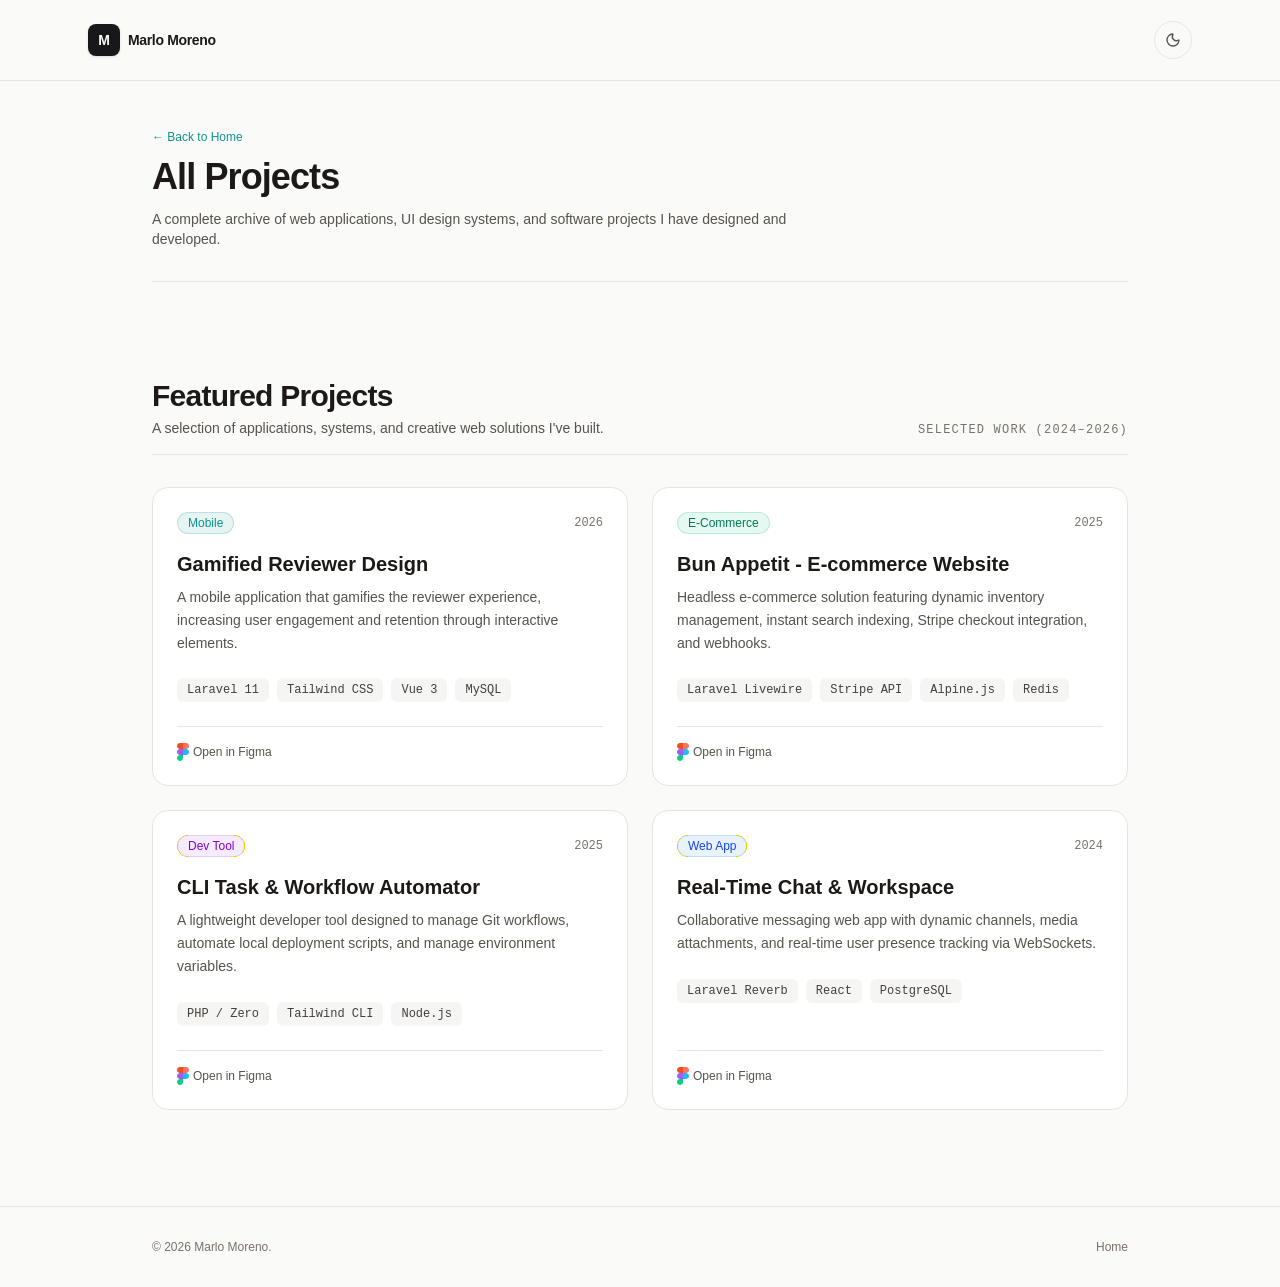
==== projects.html @ 492087a6 "Initial portfolio commit" ====
<!DOCTYPE html>
<html lang="en">

<head>
    <script>
        if (localStorage.getItem('theme') === 'dark' || (!('theme' in localStorage) && window.matchMedia('(prefers-color-scheme: dark)').matches)) {
            document.documentElement.classList.add('dark');
        } else {
            document.documentElement.classList.remove('dark');
        }
    </script>
    <meta charset="utf-8">
    <meta name="viewport" content="width=device-width, initial-scale=1">
    <title>All Projects — Marlo Moreno</title>
    <link rel="stylesheet" href="assets/tailwind.css">
    <link rel="stylesheet" href="assets/icons.css">
    <script src="assets/app.js" defer></script>
</head>

<body class="bg-stone-50 dark:bg-zinc-950 text-stone-900 dark:text-zinc-100 font-sans antialiased min-h-screen flex flex-col justify-between transition-colors duration-300">

    <!-- Header / Navbar -->
    <header class="sticky top-0 z-50 backdrop-blur-md bg-stone-50/80 dark:bg-zinc-950/80 border-b border-stone-200 dark:border-zinc-900 transition-colors duration-300">
        <div class="max-w-6xl mx-auto px-6 h-20 flex items-center justify-between">
            <a href="index.html" class="flex items-center gap-2 group">
                <div class="w-8 h-8 rounded-lg bg-zinc-900 text-stone-50 dark:bg-stone-100 dark:text-zinc-900 font-bold flex items-center justify-center text-sm shadow-sm group-hover:scale-105 transition-transform">
                    M
                </div>
                <span class="font-semibold text-sm tracking-tight text-stone-900 dark:text-zinc-200 group-hover:text-stone-600 dark:group-hover:text-white">Marlo Moreno</span>
            </a>

            <!-- Dark / Light Theme Toggle -->
            <button id="themeToggleBtn" aria-label="Toggle Theme" class="p-2.5 rounded-full border border-stone-200 dark:border-zinc-800 text-stone-600 dark:text-zinc-400 hover:text-stone-900 dark:hover:text-stone-100 hover:bg-stone-100 dark:hover:bg-zinc-900 transition-all duration-200">
                <i data-lucide="sun" class="w-4 h-4 hidden dark:block"></i>
                <i data-lucide="moon" class="w-4 h-4 block dark:hidden"></i>
            </button>
        </div>
    </header>

    <!-- Main Content -->
    <main class="max-w-5xl mx-auto px-6 py-12 w-full space-y-12">
        <div class="space-y-3 border-b border-stone-200 dark:border-zinc-800 pb-8">
            <a href="index.html" class="text-xs text-brand-500 hover:underline flex items-center gap-1">&larr; Back to Home</a>
            <h1 class="text-3xl sm:text-4xl font-bold tracking-tight text-stone-900 dark:text-white">All Projects</h1>
            <p class="text-stone-600 dark:text-zinc-400 text-sm max-w-2xl">
                A complete archive of web applications, UI design systems, and software projects I have designed and developed.
            </p>
        </div>

        <!-- Full Projects List/Grid -->
        <div>
            <!-- Project cards go here -->
            <!-- Projects Section -->
<section id="projects" class="py-12 space-y-8">
    <!-- Section Header -->
    <div class="flex flex-col sm:flex-row sm:items-end justify-between gap-2 border-b border-stone-200 dark:border-zinc-800 pb-4">
        <div>
            <h2 class="text-2xl sm:text-3xl font-bold tracking-tight text-stone-900 dark:text-white">
                Featured Projects
            </h2>
            <p class="text-xs sm:text-sm text-stone-600 dark:text-zinc-400 mt-1">
                A selection of applications, systems, and creative web solutions I've built.
            </p>
        </div>
        <span class="text-xs font-mono text-stone-500 dark:text-zinc-500 uppercase tracking-widest">Selected Work (2024–2026)</span>
    </div>

    <!-- Projects Grid -->
    <div class="grid grid-cols-1 md:grid-cols-2 gap-6">

        <!-- Project Card 1 (Featured Main Project) -->
        <article class="group relative flex flex-col justify-between rounded-2xl bg-white dark:bg-zinc-900/50 border border-stone-200 dark:border-zinc-800/80 p-6 hover:border-stone-300 dark:hover:border-zinc-700 hover:bg-stone-50 dark:hover:bg-zinc-900/80 transition-all duration-300 hover:-translate-y-1">
            <div class="space-y-4">
                <!-- Top Meta & Category -->
                <div class="flex items-center justify-between">
                    <span class="inline-flex items-center gap-1.5 px-2.5 py-0.5 rounded-full text-xs font-medium bg-brand-500/10 text-brand-600 dark:text-brand-500 border border-brand-500/20">
                        Mobile
                    </span>
                    <span class="text-xs font-mono text-stone-500 dark:text-zinc-500">2026</span>
                </div>

                <!-- Title & Description -->
                <div>
                    <h3 class="text-xl font-bold text-stone-900 dark:text-white group-hover:text-brand-600 dark:group-hover:text-brand-500 transition-colors flex items-center gap-2">
                        Gamified Reviewer Design
                        <svg class="w-4 h-4 opacity-0 -translate-x-2 group-hover:opacity-100 group-hover:translate-x-0 transition-all duration-200" fill="none" stroke="currentColor" viewBox="0 0 24 24">
                            <path stroke-linecap="round" stroke-linejoin="round" stroke-width="2" d="M14 5l7 7m0 0l-7 7m7-7H3" />
                        </svg>
                    </h3>
                    <p class="text-sm text-stone-600 dark:text-zinc-400 leading-relaxed mt-2">
                        A mobile application that gamifies the reviewer experience, increasing user engagement and retention through interactive elements.
                    </p>
                </div>

                <!-- Tech Stack Tags -->
                <div class="flex flex-wrap gap-2 pt-2">
                    <span class="px-2.5 py-1 text-xs rounded-md bg-stone-100 dark:bg-zinc-800/80 text-stone-700 dark:text-zinc-300 font-mono">Laravel 11</span>
                    <span class="px-2.5 py-1 text-xs rounded-md bg-stone-100 dark:bg-zinc-800/80 text-stone-700 dark:text-zinc-300 font-mono">Tailwind CSS</span>
                    <span class="px-2.5 py-1 text-xs rounded-md bg-stone-100 dark:bg-zinc-800/80 text-stone-700 dark:text-zinc-300 font-mono">Vue 3</span>
                    <span class="px-2.5 py-1 text-xs rounded-md bg-stone-100 dark:bg-zinc-800/80 text-stone-700 dark:text-zinc-300 font-mono">MySQL</span>
                </div>
            </div>

            <!-- Card Footer Links -->
            <div class="flex items-center justify-between border-t border-stone-200 dark:border-zinc-800/60 pt-4 mt-6 text-xs font-medium text-stone-600 dark:text-zinc-400">
                <a href="https://www.figma.com/design/AetvrTZFmql8iwU6KPoo40/App_Dev_FinalProject?node-id=0-1&t=B2c2nduTc60nUxGR-1" target="_blank" class="hover:text-stone-950 dark:hover:text-white flex items-center gap-1">
                    <svg class="w-3 h-[18px]" viewBox="0 0 38 57" xmlns="http://www.w3.org/2000/svg" aria-hidden="true">
                        <path d="M9.5 0C4.2533 0 0 4.2533 0 9.5S4.2533 19 9.5 19H19V0H9.5Z" fill="#F24E1E" />
                        <path d="M28.5 0H19V19H28.5C33.7467 19 38 14.7467 38 9.5S33.7467 0 28.5 0Z" fill="#FF7262" />
                        <path d="M0 28.5C0 33.7467 4.2533 38 9.5 38H19V19H9.5C4.2533 19 0 23.2533 0 28.5Z" fill="#A259FF" />
                        <path d="M28.5 19H19V38H28.5C33.7467 38 38 33.7467 38 28.5S33.7467 19 28.5 19Z" fill="#1ABCFE" />
                        <path d="M9.5 57C14.7467 57 19 52.7467 19 47.5V38H9.5C4.2533 38 0 42.2533 0 47.5S4.2533 57 9.5 57Z" fill="#0ACF83" />
                    </svg>
                    Open in Figma
                </a>
            </div>
        </article>

        <!-- Project Card 2 -->
        <article class="group relative flex flex-col justify-between rounded-2xl bg-white dark:bg-zinc-900/50 border border-stone-200 dark:border-zinc-800/80 p-6 hover:border-stone-300 dark:hover:border-zinc-700 hover:bg-stone-50 dark:hover:bg-zinc-900/80 transition-all duration-300 hover:-translate-y-1">
            <div class="space-y-4">
                <div class="flex items-center justify-between">
                    <span class="inline-flex items-center gap-1.5 px-2.5 py-0.5 rounded-full text-xs font-medium bg-emerald-500/10 text-emerald-700 dark:text-emerald-400 border border-emerald-500/20">
                        E-Commerce
                    </span>
                    <span class="text-xs font-mono text-stone-500 dark:text-zinc-500">2025</span>
                </div>

                <div>
                    <h3 class="text-xl font-bold text-stone-900 dark:text-white group-hover:text-brand-600 dark:group-hover:text-brand-500 transition-colors flex items-center gap-2">
                        Bun Appetit - E-commerce Website
                        <svg class="w-4 h-4 opacity-0 -translate-x-2 group-hover:opacity-100 group-hover:translate-x-0 transition-all duration-200" fill="none" stroke="currentColor" viewBox="0 0 24 24">
                            <path stroke-linecap="round" stroke-linejoin="round" stroke-width="2" d="M14 5l7 7m0 0l-7 7m7-7H3" />
                        </svg>
                    </h3>
                    <p class="text-sm text-stone-600 dark:text-zinc-400 leading-relaxed mt-2">
                        Headless e-commerce solution featuring dynamic inventory management, instant search indexing, Stripe checkout integration, and webhooks.
                    </p>
                </div>

                <div class="flex flex-wrap gap-2 pt-2">
                    <span class="px-2.5 py-1 text-xs rounded-md bg-stone-100 dark:bg-zinc-800/80 text-stone-700 dark:text-zinc-300 font-mono">Laravel Livewire</span>
                    <span class="px-2.5 py-1 text-xs rounded-md bg-stone-100 dark:bg-zinc-800/80 text-stone-700 dark:text-zinc-300 font-mono">Stripe API</span>
                    <span class="px-2.5 py-1 text-xs rounded-md bg-stone-100 dark:bg-zinc-800/80 text-stone-700 dark:text-zinc-300 font-mono">Alpine.js</span>
                    <span class="px-2.5 py-1 text-xs rounded-md bg-stone-100 dark:bg-zinc-800/80 text-stone-700 dark:text-zinc-300 font-mono">Redis</span>
                </div>
            </div>

            <div class="flex items-center justify-between border-t border-stone-200 dark:border-zinc-800/60 pt-4 mt-6 text-xs font-medium text-stone-600 dark:text-zinc-400">
                <a href="https://www.figma.com/design/sabgGTPjkEvQvRoGskDlgz/Restaurant-Website?node-id=189-2&t=qek743HSVCxNWCq9-1" target="_blank" class="hover:text-stone-950 dark:hover:text-white flex items-center gap-1">
                    <svg class="w-3 h-[18px]" viewBox="0 0 38 57" xmlns="http://www.w3.org/2000/svg" aria-hidden="true">
                        <path d="M9.5 0C4.2533 0 0 4.2533 0 9.5S4.2533 19 9.5 19H19V0H9.5Z" fill="#F24E1E" />
                        <path d="M28.5 0H19V19H28.5C33.7467 19 38 14.7467 38 9.5S33.7467 0 28.5 0Z" fill="#FF7262" />
                        <path d="M0 28.5C0 33.7467 4.2533 38 9.5 38H19V19H9.5C4.2533 19 0 23.2533 0 28.5Z" fill="#A259FF" />
                        <path d="M28.5 19H19V38H28.5C33.7467 38 38 33.7467 38 28.5S33.7467 19 28.5 19Z" fill="#1ABCFE" />
                        <path d="M9.5 57C14.7467 57 19 52.7467 19 47.5V38H9.5C4.2533 38 0 42.2533 0 47.5S4.2533 57 9.5 57Z" fill="#0ACF83" />
                    </svg>
                    Open in Figma
                </a>
            </div>
        </article>

        <!-- Project Card 3 -->
        <article class="group relative flex flex-col justify-between rounded-2xl bg-white dark:bg-zinc-900/50 border border-stone-200 dark:border-zinc-800/80 p-6 hover:border-stone-300 dark:hover:border-zinc-700 hover:bg-stone-50 dark:hover:bg-zinc-900/80 transition-all duration-300 hover:-translate-y-1">
            <div class="space-y-4">
                <div class="flex items-center justify-between">
                    <span class="inline-flex items-center gap-1.5 px-2.5 py-0.5 rounded-full text-xs font-medium bg-purple-500/10 text-purple-700 dark:text-purple-400 border border-purple-500/20">
                        Dev Tool
                    </span>
                    <span class="text-xs font-mono text-stone-500 dark:text-zinc-500">2025</span>
                </div>

                <div>
                    <h3 class="text-xl font-bold text-stone-900 dark:text-white group-hover:text-brand-600 dark:group-hover:text-brand-500 transition-colors flex items-center gap-2">
                        CLI Task & Workflow Automator
                        <svg class="w-4 h-4 opacity-0 -translate-x-2 group-hover:opacity-100 group-hover:translate-x-0 transition-all duration-200" fill="none" stroke="currentColor" viewBox="0 0 24 24">
                            <path stroke-linecap="round" stroke-linejoin="round" stroke-width="2" d="M14 5l7 7m0 0l-7 7m7-7H3" />
                        </svg>
                    </h3>
                    <p class="text-sm text-stone-600 dark:text-zinc-400 leading-relaxed mt-2">
                        A lightweight developer tool designed to manage Git workflows, automate local deployment scripts, and manage environment variables.
                    </p>
                </div>

                <div class="flex flex-wrap gap-2 pt-2">
                    <span class="px-2.5 py-1 text-xs rounded-md bg-stone-100 dark:bg-zinc-800/80 text-stone-700 dark:text-zinc-300 font-mono">PHP / Zero</span>
                    <span class="px-2.5 py-1 text-xs rounded-md bg-stone-100 dark:bg-zinc-800/80 text-stone-700 dark:text-zinc-300 font-mono">Tailwind CLI</span>
                    <span class="px-2.5 py-1 text-xs rounded-md bg-stone-100 dark:bg-zinc-800/80 text-stone-700 dark:text-zinc-300 font-mono">Node.js</span>
                </div>
            </div>

            <div class="flex items-center justify-between border-t border-stone-200 dark:border-zinc-800/60 pt-4 mt-6 text-xs font-medium text-stone-600 dark:text-zinc-400">
                <a href="https://www.figma.com/design/AetvrTZFmql8iwU6KPoo40/App_Dev_FinalProject?node-id=0-1&t=B2c2nduTc60nUxGR-1" target="_blank" class="hover:text-stone-950 dark:hover:text-white flex items-center gap-1">
                    <svg class="w-3 h-[18px]" viewBox="0 0 38 57" xmlns="http://www.w3.org/2000/svg" aria-hidden="true">
                        <path d="M9.5 0C4.2533 0 0 4.2533 0 9.5S4.2533 19 9.5 19H19V0H9.5Z" fill="#F24E1E" />
                        <path d="M28.5 0H19V19H28.5C33.7467 19 38 14.7467 38 9.5S33.7467 0 28.5 0Z" fill="#FF7262" />
                        <path d="M0 28.5C0 33.7467 4.2533 38 9.5 38H19V19H9.5C4.2533 19 0 23.2533 0 28.5Z" fill="#A259FF" />
                        <path d="M28.5 19H19V38H28.5C33.7467 38 38 33.7467 38 28.5S33.7467 19 28.5 19Z" fill="#1ABCFE" />
                        <path d="M9.5 57C14.7467 57 19 52.7467 19 47.5V38H9.5C4.2533 38 0 42.2533 0 47.5S4.2533 57 9.5 57Z" fill="#0ACF83" />
                    </svg>
                    Open in Figma
                </a>
            </div>
        </article>

        <!-- Project Card 4 -->
        <article class="group relative flex flex-col justify-between rounded-2xl bg-white dark:bg-zinc-900/50 border border-stone-200 dark:border-zinc-800/80 p-6 hover:border-stone-300 dark:hover:border-zinc-700 hover:bg-stone-50 dark:hover:bg-zinc-900/80 transition-all duration-300 hover:-translate-y-1">
            <div class="space-y-4">
                <div class="flex items-center justify-between">
                    <span class="inline-flex items-center gap-1.5 px-2.5 py-0.5 rounded-full text-xs font-medium bg-blue-500/10 text-blue-700 dark:text-blue-400 border border-blue-500/20">
                        Web App
                    </span>
                    <span class="text-xs font-mono text-stone-500 dark:text-zinc-500">2024</span>
                </div>

                <div>
                    <h3 class="text-xl font-bold text-stone-900 dark:text-white group-hover:text-brand-600 dark:group-hover:text-brand-500 transition-colors flex items-center gap-2">
                        Real-Time Chat & Workspace
                        <svg class="w-4 h-4 opacity-0 -translate-x-2 group-hover:opacity-100 group-hover:translate-x-0 transition-all duration-200" fill="none" stroke="currentColor" viewBox="0 0 24 24">
                            <path stroke-linecap="round" stroke-linejoin="round" stroke-width="2" d="M14 5l7 7m0 0l-7 7m7-7H3" />
                        </svg>
                    </h3>
                    <p class="text-sm text-stone-600 dark:text-zinc-400 leading-relaxed mt-2">
                        Collaborative messaging web app with dynamic channels, media attachments, and real-time user presence tracking via WebSockets.
                    </p>
                </div>

                <div class="flex flex-wrap gap-2 pt-2">
                    <span class="px-2.5 py-1 text-xs rounded-md bg-stone-100 dark:bg-zinc-800/80 text-stone-700 dark:text-zinc-300 font-mono">Laravel Reverb</span>
                    <span class="px-2.5 py-1 text-xs rounded-md bg-stone-100 dark:bg-zinc-800/80 text-stone-700 dark:text-zinc-300 font-mono">React</span>
                    <span class="px-2.5 py-1 text-xs rounded-md bg-stone-100 dark:bg-zinc-800/80 text-stone-700 dark:text-zinc-300 font-mono">PostgreSQL</span>
                </div>
            </div>

            <div class="flex items-center justify-between border-t border-stone-200 dark:border-zinc-800/60 pt-4 mt-6 text-xs font-medium text-stone-600 dark:text-zinc-400">
                <a href="https://www.figma.com/design/AetvrTZFmql8iwU6KPoo40/App_Dev_FinalProject?node-id=0-1&t=B2c2nduTc60nUxGR-1" target="_blank" class="hover:text-stone-950 dark:hover:text-white flex items-center gap-1">
                    <svg class="w-3 h-[18px]" viewBox="0 0 38 57" xmlns="http://www.w3.org/2000/svg" aria-hidden="true">
                        <path d="M9.5 0C4.2533 0 0 4.2533 0 9.5S4.2533 19 9.5 19H19V0H9.5Z" fill="#F24E1E" />
                        <path d="M28.5 0H19V19H28.5C33.7467 19 38 14.7467 38 9.5S33.7467 0 28.5 0Z" fill="#FF7262" />
                        <path d="M0 28.5C0 33.7467 4.2533 38 9.5 38H19V19H9.5C4.2533 19 0 23.2533 0 28.5Z" fill="#A259FF" />
                        <path d="M28.5 19H19V38H28.5C33.7467 38 38 33.7467 38 28.5S33.7467 19 28.5 19Z" fill="#1ABCFE" />
                        <path d="M9.5 57C14.7467 57 19 52.7467 19 47.5V38H9.5C4.2533 38 0 42.2533 0 47.5S4.2533 57 9.5 57Z" fill="#0ACF83" />
                    </svg>
                    Open in Figma
                </a>
            </div>
        </article>

    </div>
</section>
        </div>
    </main>

    <!-- Footer -->
    <footer class="border-t border-stone-200 dark:border-zinc-900 py-8 bg-stone-50 dark:bg-zinc-950/50">
        <div class="max-w-5xl mx-auto px-6 text-xs text-stone-500 dark:text-zinc-500 flex justify-between">
            <p>© 2026 Marlo Moreno.</p>
            <a href="index.html" class="hover:text-stone-900 dark:hover:text-zinc-300">Home</a>
        </div>
    </footer>

</body>

</html>
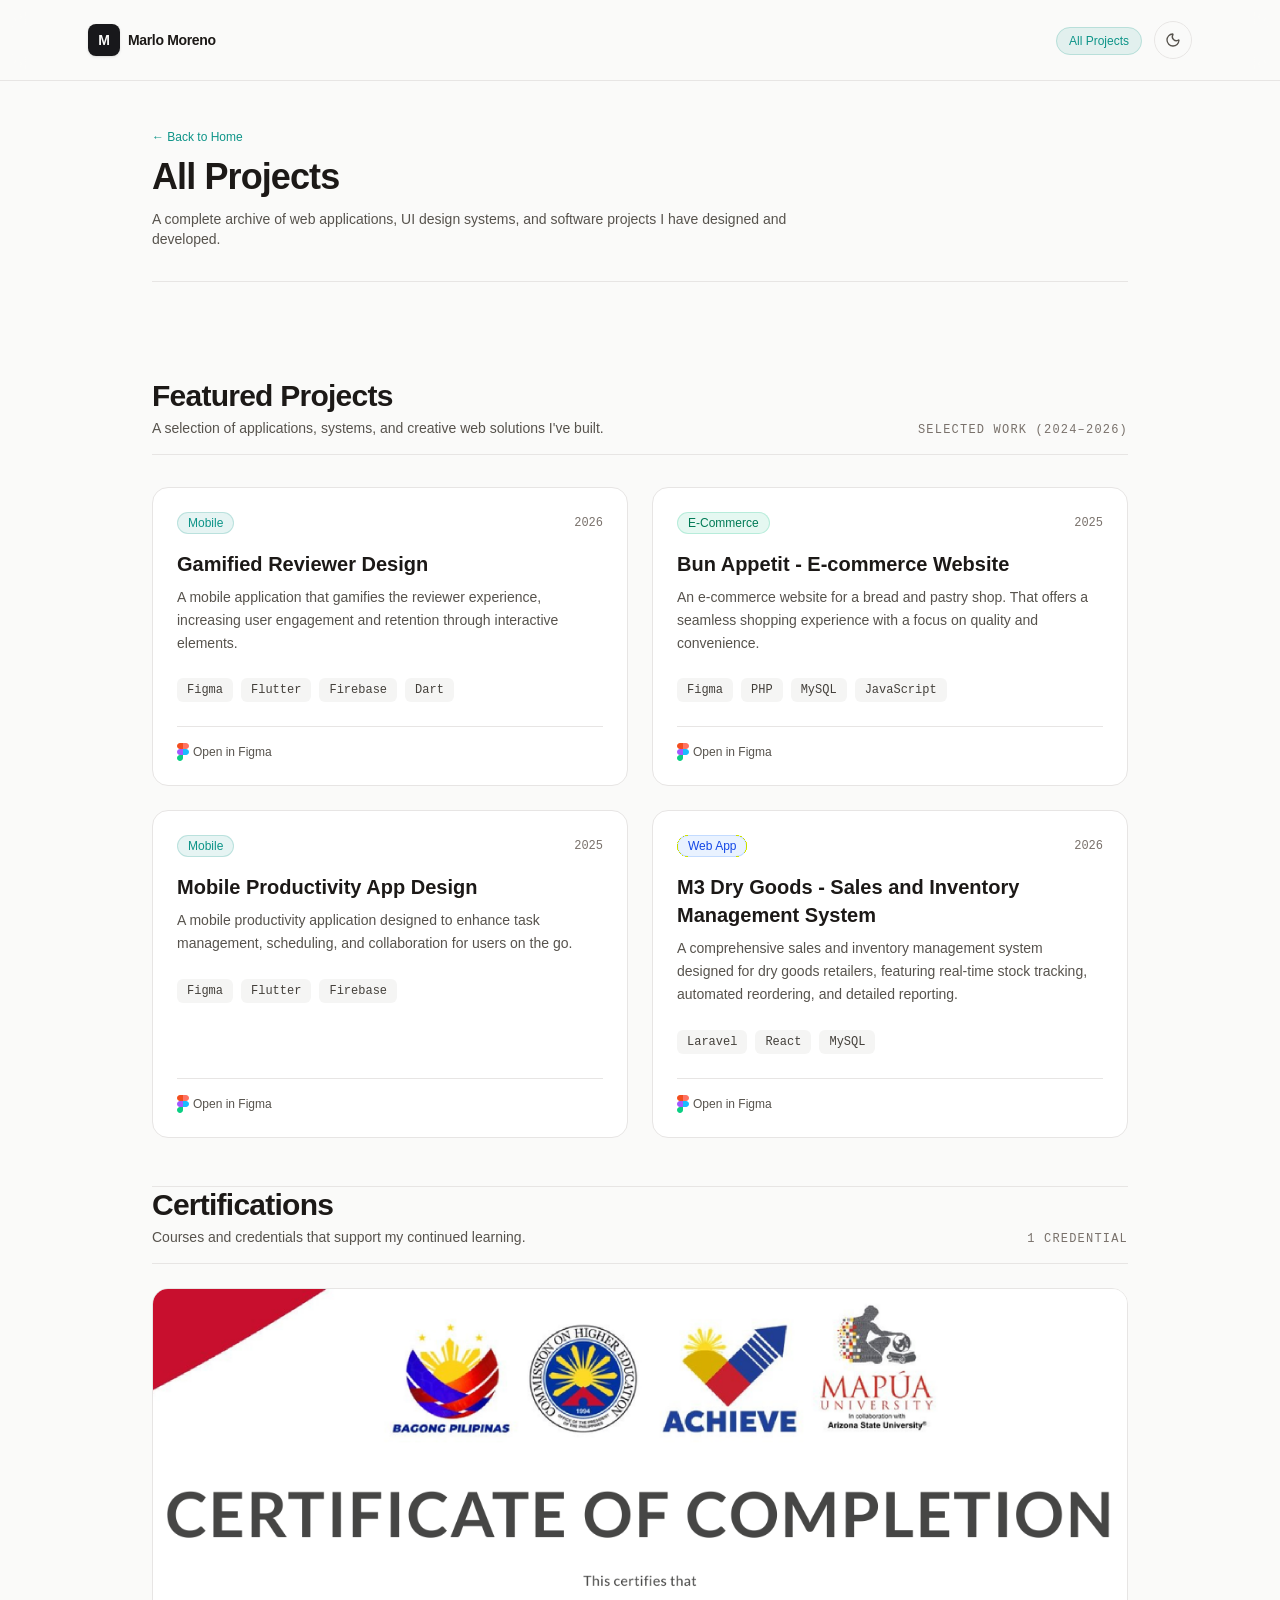
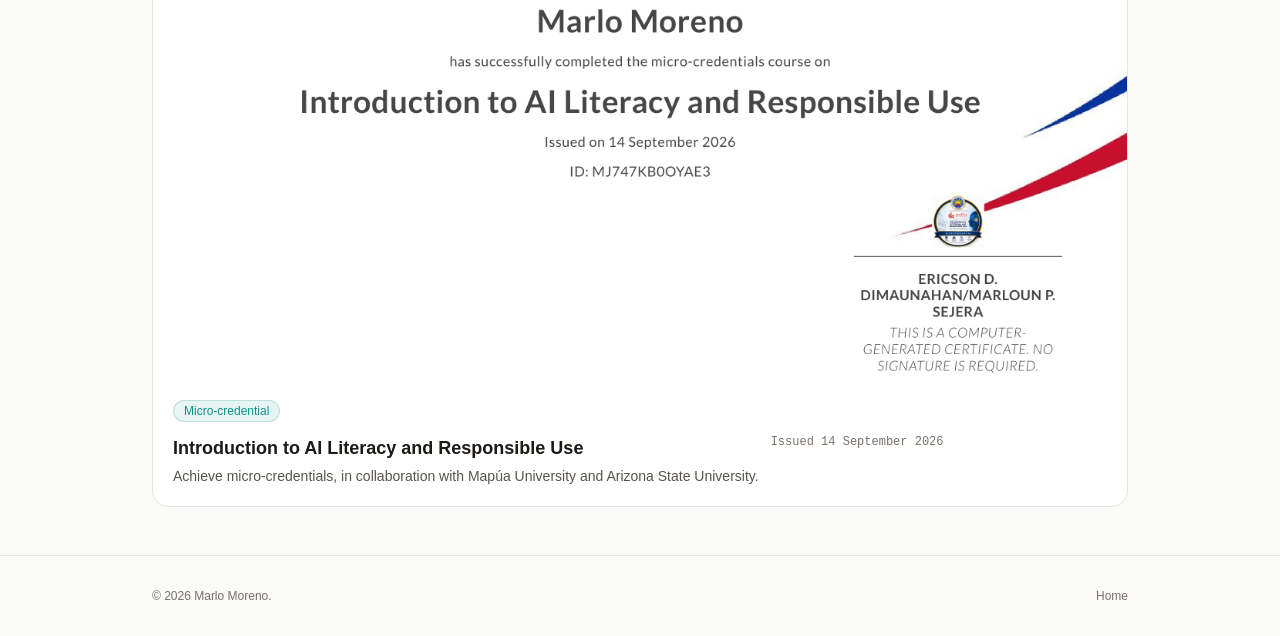
==== commit e1cc288b: "Final output" ====
--- a/projects.html
+++ b/projects.html
@@ -17,33 +17,50 @@
     <script src="assets/app.js" defer></script>
 </head>
 
-<body class="bg-stone-50 dark:bg-zinc-950 text-stone-900 dark:text-zinc-100 font-sans antialiased min-h-screen flex flex-col justify-between transition-colors duration-300">
+<body
+    class="bg-stone-50 dark:bg-zinc-950 text-stone-900 dark:text-zinc-100 font-sans antialiased min-h-screen flex flex-col justify-between transition-colors duration-300">
 
     <!-- Header / Navbar -->
-    <header class="sticky top-0 z-50 backdrop-blur-md bg-stone-50/80 dark:bg-zinc-950/80 border-b border-stone-200 dark:border-zinc-900 transition-colors duration-300">
+    <header
+        class="sticky top-0 z-50 backdrop-blur-md bg-stone-50/80 dark:bg-zinc-950/80 border-b border-stone-200 dark:border-zinc-900 transition-colors duration-300">
         <div class="max-w-6xl mx-auto px-6 h-20 flex items-center justify-between">
             <a href="index.html" class="flex items-center gap-2 group">
-                <div class="w-8 h-8 rounded-lg bg-zinc-900 text-stone-50 dark:bg-stone-100 dark:text-zinc-900 font-bold flex items-center justify-center text-sm shadow-sm group-hover:scale-105 transition-transform">
+                <div
+                    class="w-8 h-8 rounded-lg bg-zinc-900 text-stone-50 dark:bg-stone-100 dark:text-zinc-900 font-bold flex items-center justify-center text-sm shadow-sm group-hover:scale-105 transition-transform">
                     M
                 </div>
-                <span class="font-semibold text-sm tracking-tight text-stone-900 dark:text-zinc-200 group-hover:text-stone-600 dark:group-hover:text-white">Marlo Moreno</span>
+                <span
+                    class="font-semibold text-sm tracking-tight text-stone-900 dark:text-zinc-200 group-hover:text-stone-600 dark:group-hover:text-white">Marlo
+                    Moreno</span>
             </a>
 
-            <!-- Dark / Light Theme Toggle -->
-            <button id="themeToggleBtn" aria-label="Toggle Theme" class="p-2.5 rounded-full border border-stone-200 dark:border-zinc-800 text-stone-600 dark:text-zinc-400 hover:text-stone-900 dark:hover:text-stone-100 hover:bg-stone-100 dark:hover:bg-zinc-900 transition-all duration-200">
-                <i data-lucide="sun" class="w-4 h-4 hidden dark:block"></i>
-                <i data-lucide="moon" class="w-4 h-4 block dark:hidden"></i>
-            </button>
+            <div class="flex items-center gap-3">
+                <nav aria-label="Current page">
+                    <span aria-current="page"
+                        class="rounded-full border border-brand-500/20 bg-brand-500/10 px-3 py-1.5 text-xs font-medium text-brand-600 dark:text-brand-500">
+                        All Projects
+                    </span>
+                </nav>
+
+                <!-- Dark / Light Theme Toggle -->
+                <button id="themeToggleBtn" aria-label="Toggle Theme"
+                    class="p-2.5 rounded-full border border-stone-200 dark:border-zinc-800 text-stone-600 dark:text-zinc-400 hover:text-stone-900 dark:hover:text-stone-100 hover:bg-stone-100 dark:hover:bg-zinc-900 transition-all duration-200">
+                    <i data-lucide="sun" class="w-4 h-4 hidden dark:block"></i>
+                    <i data-lucide="moon" class="w-4 h-4 block dark:hidden"></i>
+                </button>
+            </div>
         </div>
     </header>
 
     <!-- Main Content -->
     <main class="max-w-5xl mx-auto px-6 py-12 w-full space-y-12">
         <div class="space-y-3 border-b border-stone-200 dark:border-zinc-800 pb-8">
-            <a href="index.html" class="text-xs text-brand-500 hover:underline flex items-center gap-1">&larr; Back to Home</a>
+            <a href="index.html" class="text-xs text-brand-500 hover:underline flex items-center gap-1">&larr; Back to
+                Home</a>
             <h1 class="text-3xl sm:text-4xl font-bold tracking-tight text-stone-900 dark:text-white">All Projects</h1>
             <p class="text-stone-600 dark:text-zinc-400 text-sm max-w-2xl">
-                A complete archive of web applications, UI design systems, and software projects I have designed and developed.
+                A complete archive of web applications, UI design systems, and software projects I have designed and
+                developed.
             </p>
         </div>
 
@@ -51,203 +68,330 @@
         <div>
             <!-- Project cards go here -->
             <!-- Projects Section -->
-<section id="projects" class="py-12 space-y-8">
-    <!-- Section Header -->
-    <div class="flex flex-col sm:flex-row sm:items-end justify-between gap-2 border-b border-stone-200 dark:border-zinc-800 pb-4">
-        <div>
-            <h2 class="text-2xl sm:text-3xl font-bold tracking-tight text-stone-900 dark:text-white">
-                Featured Projects
-            </h2>
-            <p class="text-xs sm:text-sm text-stone-600 dark:text-zinc-400 mt-1">
-                A selection of applications, systems, and creative web solutions I've built.
-            </p>
-        </div>
-        <span class="text-xs font-mono text-stone-500 dark:text-zinc-500 uppercase tracking-widest">Selected Work (2024–2026)</span>
-    </div>
-
-    <!-- Projects Grid -->
-    <div class="grid grid-cols-1 md:grid-cols-2 gap-6">
-
-        <!-- Project Card 1 (Featured Main Project) -->
-        <article class="group relative flex flex-col justify-between rounded-2xl bg-white dark:bg-zinc-900/50 border border-stone-200 dark:border-zinc-800/80 p-6 hover:border-stone-300 dark:hover:border-zinc-700 hover:bg-stone-50 dark:hover:bg-zinc-900/80 transition-all duration-300 hover:-translate-y-1">
-            <div class="space-y-4">
-                <!-- Top Meta & Category -->
-                <div class="flex items-center justify-between">
-                    <span class="inline-flex items-center gap-1.5 px-2.5 py-0.5 rounded-full text-xs font-medium bg-brand-500/10 text-brand-600 dark:text-brand-500 border border-brand-500/20">
-                        Mobile
+            <section id="projects" class="py-12 space-y-8">
+                <!-- Section Header -->
+                <div
+                    class="flex flex-col sm:flex-row sm:items-end justify-between gap-2 border-b border-stone-200 dark:border-zinc-800 pb-4">
+                    <div>
+                        <h2 class="text-2xl sm:text-3xl font-bold tracking-tight text-stone-900 dark:text-white">
+                            Featured Projects
+                        </h2>
+                        <p class="text-xs sm:text-sm text-stone-600 dark:text-zinc-400 mt-1">
+                            A selection of applications, systems, and creative web solutions I've built.
+                        </p>
+                    </div>
+                    <span class="text-xs font-mono text-stone-500 dark:text-zinc-500 uppercase tracking-widest">Selected
+                        Work (2024–2026)</span>
+                </div>
+
+                <!-- Projects Grid -->
+                <div class="grid grid-cols-1 md:grid-cols-2 gap-6">
+
+                    <!-- Project Card 1 (Featured Main Project) -->
+                    <article
+                        class="group relative flex flex-col justify-between rounded-2xl bg-white dark:bg-zinc-900/50 border border-stone-200 dark:border-zinc-800/80 p-6 hover:border-stone-300 dark:hover:border-zinc-700 hover:bg-stone-50 dark:hover:bg-zinc-900/80 transition-all duration-300 hover:-translate-y-1">
+                        <div class="space-y-4">
+                            <!-- Top Meta & Category -->
+                            <div class="flex items-center justify-between">
+                                <span
+                                    class="inline-flex items-center gap-1.5 px-2.5 py-0.5 rounded-full text-xs font-medium bg-brand-500/10 text-brand-600 dark:text-brand-500 border border-brand-500/20">
+                                    Mobile
+                                </span>
+                                <span class="text-xs font-mono text-stone-500 dark:text-zinc-500">2026</span>
+                            </div>
+
+                            <!-- Title & Description -->
+                            <div>
+                                <h3
+                                    class="text-xl font-bold text-stone-900 dark:text-white group-hover:text-brand-600 dark:group-hover:text-brand-500 transition-colors flex items-center gap-2">
+                                    Gamified Reviewer Design
+                                    <svg class="w-4 h-4 opacity-0 -translate-x-2 group-hover:opacity-100 group-hover:translate-x-0 transition-all duration-200"
+                                        fill="none" stroke="currentColor" viewBox="0 0 24 24">
+                                        <path stroke-linecap="round" stroke-linejoin="round" stroke-width="2"
+                                            d="M14 5l7 7m0 0l-7 7m7-7H3" />
+                                    </svg>
+                                </h3>
+                                <p class="text-sm text-stone-600 dark:text-zinc-400 leading-relaxed mt-2">
+                                    A mobile application that gamifies the reviewer experience, increasing user
+                                    engagement and retention through interactive elements.
+                                </p>
+                            </div>
+
+                            <!-- Tech Stack Tags -->
+                            <div class="flex flex-wrap gap-2 pt-2">
+                                <span
+                                    class="px-2.5 py-1 text-xs rounded-md bg-stone-100 dark:bg-zinc-800/80 text-stone-700 dark:text-zinc-300 font-mono">Figma</span>
+                                <span
+                                    class="px-2.5 py-1 text-xs rounded-md bg-stone-100 dark:bg-zinc-800/80 text-stone-700 dark:text-zinc-300 font-mono">Flutter</span>
+                                <span
+                                    class="px-2.5 py-1 text-xs rounded-md bg-stone-100 dark:bg-zinc-800/80 text-stone-700 dark:text-zinc-300 font-mono">Firebase</span>
+                                <span
+                                    class="px-2.5 py-1 text-xs rounded-md bg-stone-100 dark:bg-zinc-800/80 text-stone-700 dark:text-zinc-300 font-mono">Dart</span>
+                            </div>
+                        </div>
+
+                        <!-- Card Footer Links -->
+                        <div
+                            class="flex items-center justify-between border-t border-stone-200 dark:border-zinc-800/60 pt-4 mt-6 text-xs font-medium text-stone-600 dark:text-zinc-400">
+                            <a href="https://www.figma.com/design/AetvrTZFmql8iwU6KPoo40/App_Dev_FinalProject?node-id=0-1&t=B2c2nduTc60nUxGR-1"
+                                target="_blank"
+                                class="hover:text-stone-950 dark:hover:text-white flex items-center gap-1">
+                                <svg class="w-3 h-[18px]" viewBox="0 0 38 57" xmlns="http://www.w3.org/2000/svg"
+                                    aria-hidden="true">
+                                    <path d="M9.5 0C4.2533 0 0 4.2533 0 9.5S4.2533 19 9.5 19H19V0H9.5Z"
+                                        fill="#F24E1E" />
+                                    <path d="M28.5 0H19V19H28.5C33.7467 19 38 14.7467 38 9.5S33.7467 0 28.5 0Z"
+                                        fill="#FF7262" />
+                                    <path d="M0 28.5C0 33.7467 4.2533 38 9.5 38H19V19H9.5C4.2533 19 0 23.2533 0 28.5Z"
+                                        fill="#A259FF" />
+                                    <path d="M28.5 19H19V38H28.5C33.7467 38 38 33.7467 38 28.5S33.7467 19 28.5 19Z"
+                                        fill="#1ABCFE" />
+                                    <path
+                                        d="M9.5 57C14.7467 57 19 52.7467 19 47.5V38H9.5C4.2533 38 0 42.2533 0 47.5S4.2533 57 9.5 57Z"
+                                        fill="#0ACF83" />
+                                </svg>
+                                Open in Figma
+                            </a>
+                        </div>
+                    </article>
+
+                    <!-- Project Card 2 -->
+                    <article
+                        class="group relative flex flex-col justify-between rounded-2xl bg-white dark:bg-zinc-900/50 border border-stone-200 dark:border-zinc-800/80 p-6 hover:border-stone-300 dark:hover:border-zinc-700 hover:bg-stone-50 dark:hover:bg-zinc-900/80 transition-all duration-300 hover:-translate-y-1">
+                        <div class="space-y-4">
+                            <div class="flex items-center justify-between">
+                                <span
+                                    class="inline-flex items-center gap-1.5 px-2.5 py-0.5 rounded-full text-xs font-medium bg-emerald-500/10 text-emerald-700 dark:text-emerald-400 border border-emerald-500/20">
+                                    E-Commerce
+                                </span>
+                                <span class="text-xs font-mono text-stone-500 dark:text-zinc-500">2025</span>
+                            </div>
+
+                            <div>
+                                <h3
+                                    class="text-xl font-bold text-stone-900 dark:text-white group-hover:text-brand-600 dark:group-hover:text-brand-500 transition-colors flex items-center gap-2">
+                                    Bun Appetit - E-commerce Website
+                                    <svg class="w-4 h-4 opacity-0 -translate-x-2 group-hover:opacity-100 group-hover:translate-x-0 transition-all duration-200"
+                                        fill="none" stroke="currentColor" viewBox="0 0 24 24">
+                                        <path stroke-linecap="round" stroke-linejoin="round" stroke-width="2"
+                                            d="M14 5l7 7m0 0l-7 7m7-7H3" />
+                                    </svg>
+                                </h3>
+                                <p class="text-sm text-stone-600 dark:text-zinc-400 leading-relaxed mt-2">
+                                    An e-commerce website for a
+                                    bread and pastry shop. That offers a seamless shopping experience with a focus on
+                                    quality
+                                    and convenience.
+                                </p>
+                            </div>
+
+                            <div class="flex flex-wrap gap-2 pt-2">
+                                <span
+                                    class="px-2.5 py-1 text-xs rounded-md bg-stone-100 dark:bg-zinc-800/80 text-stone-700 dark:text-zinc-300 font-mono">Figma</span>
+                                <span
+                                    class="px-2.5 py-1 text-xs rounded-md bg-stone-100 dark:bg-zinc-800/80 text-stone-700 dark:text-zinc-300 font-mono">PHP</span>
+                                <span
+                                    class="px-2.5 py-1 text-xs rounded-md bg-stone-100 dark:bg-zinc-800/80 text-stone-700 dark:text-zinc-300 font-mono">MySQL</span>
+                                <span
+                                    class="px-2.5 py-1 text-xs rounded-md bg-stone-100 dark:bg-zinc-800/80 text-stone-700 dark:text-zinc-300 font-mono">JavaScript</span>
+                            </div>
+                        </div>
+
+                        <div
+                            class="flex items-center justify-between border-t border-stone-200 dark:border-zinc-800/60 pt-4 mt-6 text-xs font-medium text-stone-600 dark:text-zinc-400">
+                            <a href="https://www.figma.com/design/sabgGTPjkEvQvRoGskDlgz/Restaurant-Website?node-id=189-2&t=qek743HSVCxNWCq9-1"
+                                target="_blank"
+                                class="hover:text-stone-950 dark:hover:text-white flex items-center gap-1">
+                                <svg class="w-3 h-[18px]" viewBox="0 0 38 57" xmlns="http://www.w3.org/2000/svg"
+                                    aria-hidden="true">
+                                    <path d="M9.5 0C4.2533 0 0 4.2533 0 9.5S4.2533 19 9.5 19H19V0H9.5Z"
+                                        fill="#F24E1E" />
+                                    <path d="M28.5 0H19V19H28.5C33.7467 19 38 14.7467 38 9.5S33.7467 0 28.5 0Z"
+                                        fill="#FF7262" />
+                                    <path d="M0 28.5C0 33.7467 4.2533 38 9.5 38H19V19H9.5C4.2533 19 0 23.2533 0 28.5Z"
+                                        fill="#A259FF" />
+                                    <path d="M28.5 19H19V38H28.5C33.7467 38 38 33.7467 38 28.5S33.7467 19 28.5 19Z"
+                                        fill="#1ABCFE" />
+                                    <path
+                                        d="M9.5 57C14.7467 57 19 52.7467 19 47.5V38H9.5C4.2533 38 0 42.2533 0 47.5S4.2533 57 9.5 57Z"
+                                        fill="#0ACF83" />
+                                </svg>
+                                Open in Figma
+                            </a>
+                        </div>
+                    </article>
+
+                    <!-- Project Card 3 -->
+                    <article
+                        class="group relative flex flex-col justify-between rounded-2xl bg-white dark:bg-zinc-900/50 border border-stone-200 dark:border-zinc-800/80 p-6 hover:border-stone-300 dark:hover:border-zinc-700 hover:bg-stone-50 dark:hover:bg-zinc-900/80 transition-all duration-300 hover:-translate-y-1">
+                        <div class="space-y-4">
+                            <div class="flex items-center justify-between">
+                                <span
+                                    class="inline-flex items-center gap-1.5 px-2.5 py-0.5 rounded-full text-xs font-medium bg-brand-500/10 text-brand-600 dark:text-brand-500 border border-brand-500/20">
+                                    Mobile
+                                </span>
+                                <span class="text-xs font-mono text-stone-500 dark:text-zinc-500">2025</span>
+                            </div>
+
+                            <div>
+                                <h3
+                                    class="text-xl font-bold text-stone-900 dark:text-white group-hover:text-brand-600 dark:group-hover:text-brand-500 transition-colors flex items-center gap-2">
+                                    Mobile Productivity App Design
+                                    <svg class="w-4 h-4 opacity-0 -translate-x-2 group-hover:opacity-100 group-hover:translate-x-0 transition-all duration-200"
+                                        fill="none" stroke="currentColor" viewBox="0 0 24 24">
+                                        <path stroke-linecap="round" stroke-linejoin="round" stroke-width="2"
+                                            d="M14 5l7 7m0 0l-7 7m7-7H3" />
+                                    </svg>
+                                </h3>
+                                <p class="text-sm text-stone-600 dark:text-zinc-400 leading-relaxed mt-2">
+                                    A mobile productivity application designed to enhance task management, scheduling,
+                                    and collaboration for users on the go.
+                                </p>
+                            </div>
+
+                            <div class="flex flex-wrap gap-2 pt-2">
+                                <span
+                                    class="px-2.5 py-1 text-xs rounded-md bg-stone-100 dark:bg-zinc-800/80 text-stone-700 dark:text-zinc-300 font-mono">Figma</span>
+                                <span
+                                    class="px-2.5 py-1 text-xs rounded-md bg-stone-100 dark:bg-zinc-800/80 text-stone-700 dark:text-zinc-300 font-mono">Flutter</span>
+                                <span
+                                    class="px-2.5 py-1 text-xs rounded-md bg-stone-100 dark:bg-zinc-800/80 text-stone-700 dark:text-zinc-300 font-mono">Firebase</span>
+                            </div>
+                        </div>
+
+                        <div
+                            class="flex items-center justify-between border-t border-stone-200 dark:border-zinc-800/60 pt-4 mt-6 text-xs font-medium text-stone-600 dark:text-zinc-400">
+                            <a href="https://www.figma.com/design/AetvrTZFmql8iwU6KPoo40/App_Dev_FinalProject?node-id=0-1&t=B2c2nduTc60nUxGR-1"
+                                target="_blank"
+                                class="hover:text-stone-950 dark:hover:text-white flex items-center gap-1">
+                                <svg class="w-3 h-[18px]" viewBox="0 0 38 57" xmlns="http://www.w3.org/2000/svg"
+                                    aria-hidden="true">
+                                    <path d="M9.5 0C4.2533 0 0 4.2533 0 9.5S4.2533 19 9.5 19H19V0H9.5Z"
+                                        fill="#F24E1E" />
+                                    <path d="M28.5 0H19V19H28.5C33.7467 19 38 14.7467 38 9.5S33.7467 0 28.5 0Z"
+                                        fill="#FF7262" />
+                                    <path d="M0 28.5C0 33.7467 4.2533 38 9.5 38H19V19H9.5C4.2533 19 0 23.2533 0 28.5Z"
+                                        fill="#A259FF" />
+                                    <path d="M28.5 19H19V38H28.5C33.7467 38 38 33.7467 38 28.5S33.7467 19 28.5 19Z"
+                                        fill="#1ABCFE" />
+                                    <path
+                                        d="M9.5 57C14.7467 57 19 52.7467 19 47.5V38H9.5C4.2533 38 0 42.2533 0 47.5S4.2533 57 9.5 57Z"
+                                        fill="#0ACF83" />
+                                </svg>
+                                Open in Figma
+                            </a>
+                        </div>
+                    </article>
+
+                    <!-- Project Card 4 -->
+                    <article
+                        class="group relative flex flex-col justify-between rounded-2xl bg-white dark:bg-zinc-900/50 border border-stone-200 dark:border-zinc-800/80 p-6 hover:border-stone-300 dark:hover:border-zinc-700 hover:bg-stone-50 dark:hover:bg-zinc-900/80 transition-all duration-300 hover:-translate-y-1">
+                        <div class="space-y-4">
+                            <div class="flex items-center justify-between">
+                                <span
+                                    class="inline-flex items-center gap-1.5 px-2.5 py-0.5 rounded-full text-xs font-medium bg-blue-500/10 text-blue-700 dark:text-blue-400 border border-blue-500/20">
+                                    Web App
+                                </span>
+                                <span class="text-xs font-mono text-stone-500 dark:text-zinc-500">2026</span>
+                            </div>
+
+                            <div>
+                                <h3
+                                    class="text-xl font-bold text-stone-900 dark:text-white group-hover:text-brand-600 dark:group-hover:text-brand-500 transition-colors flex items-center gap-2">
+                                    M3 Dry Goods - Sales and Inventory Management System
+                                    <svg class="w-4 h-4 opacity-0 -translate-x-2 group-hover:opacity-100 group-hover:translate-x-0 transition-all duration-200"
+                                        fill="none" stroke="currentColor" viewBox="0 0 24 24">
+                                        <path stroke-linecap="round" stroke-linejoin="round" stroke-width="2"
+                                            d="M14 5l7 7m0 0l-7 7m7-7H3" />
+                                    </svg>
+                                </h3>
+                                <p class="text-sm text-stone-600 dark:text-zinc-400 leading-relaxed mt-2">
+                                    A comprehensive sales and inventory management system designed for dry goods retailers, featuring real-time stock tracking, automated reordering, and detailed reporting.
+                                </p>
+                            </div>
+
+                            <div class="flex flex-wrap gap-2 pt-2">
+                                <span
+                                    class="px-2.5 py-1 text-xs rounded-md bg-stone-100 dark:bg-zinc-800/80 text-stone-700 dark:text-zinc-300 font-mono">Laravel</span>
+                                <span
+                                    class="px-2.5 py-1 text-xs rounded-md bg-stone-100 dark:bg-zinc-800/80 text-stone-700 dark:text-zinc-300 font-mono">React</span>
+                                <span
+                                    class="px-2.5 py-1 text-xs rounded-md bg-stone-100 dark:bg-zinc-800/80 text-stone-700 dark:text-zinc-300 font-mono">MySQL</span>
+                            </div>
+                        </div>
+
+                        <div
+                            class="flex items-center justify-between border-t border-stone-200 dark:border-zinc-800/60 pt-4 mt-6 text-xs font-medium text-stone-600 dark:text-zinc-400">
+                            <a href="https://www.figma.com/design/Cln0c0mIcmfIPz3dDTVrqX/AWD-Proposal?node-id=0-1&t=4gY2NUjFF0X1cAvo-1"
+                                target="_blank"
+                                class="hover:text-stone-950 dark:hover:text-white flex items-center gap-1">
+                                <svg class="w-3 h-[18px]" viewBox="0 0 38 57" xmlns="http://www.w3.org/2000/svg"
+                                    aria-hidden="true">
+                                    <path d="M9.5 0C4.2533 0 0 4.2533 0 9.5S4.2533 19 9.5 19H19V0H9.5Z"
+                                        fill="#F24E1E" />
+                                    <path d="M28.5 0H19V19H28.5C33.7467 19 38 14.7467 38 9.5S33.7467 0 28.5 0Z"
+                                        fill="#FF7262" />
+                                    <path d="M0 28.5C0 33.7467 4.2533 38 9.5 38H19V19H9.5C4.2533 19 0 23.2533 0 28.5Z"
+                                        fill="#A259FF" />
+                                    <path d="M28.5 19H19V38H28.5C33.7467 38 38 33.7467 38 28.5S33.7467 19 28.5 19Z"
+                                        fill="#1ABCFE" />
+                                    <path
+                                        d="M9.5 57C14.7467 57 19 52.7467 19 47.5V38H9.5C4.2533 38 0 42.2533 0 47.5S4.2533 57 9.5 57Z"
+                                        fill="#0ACF83" />
+                                </svg>
+                                Open in Figma
+                            </a>
+                        </div>
+                    </article>
+
+                </div>
+            </section>
+
+            <!-- Certifications -->
+            <section id="certifications" class="space-y-6 border-t border-stone-200 dark:border-zinc-800 pt-10">
+                <div
+                    class="flex flex-col sm:flex-row sm:items-end justify-between gap-2 border-b border-stone-200 dark:border-zinc-800 pb-4">
+                    <div>
+                        <h2 class="text-2xl sm:text-3xl font-bold tracking-tight text-stone-900 dark:text-white">
+                            Certifications
+                        </h2>
+                        <p class="text-xs sm:text-sm text-stone-600 dark:text-zinc-400 mt-1">
+                            Courses and credentials that support my continued learning.
+                        </p>
+                    </div>
+                    <span class="text-xs font-mono text-stone-500 dark:text-zinc-500 uppercase tracking-widest">
+                        1 Credential
                     </span>
-                    <span class="text-xs font-mono text-stone-500 dark:text-zinc-500">2026</span>
                 </div>
 
-                <!-- Title & Description -->
-                <div>
-                    <h3 class="text-xl font-bold text-stone-900 dark:text-white group-hover:text-brand-600 dark:group-hover:text-brand-500 transition-colors flex items-center gap-2">
-                        Gamified Reviewer Design
-                        <svg class="w-4 h-4 opacity-0 -translate-x-2 group-hover:opacity-100 group-hover:translate-x-0 transition-all duration-200" fill="none" stroke="currentColor" viewBox="0 0 24 24">
-                            <path stroke-linecap="round" stroke-linejoin="round" stroke-width="2" d="M14 5l7 7m0 0l-7 7m7-7H3" />
-                        </svg>
-                    </h3>
-                    <p class="text-sm text-stone-600 dark:text-zinc-400 leading-relaxed mt-2">
-                        A mobile application that gamifies the reviewer experience, increasing user engagement and retention through interactive elements.
-                    </p>
-                </div>
-
-                <!-- Tech Stack Tags -->
-                <div class="flex flex-wrap gap-2 pt-2">
-                    <span class="px-2.5 py-1 text-xs rounded-md bg-stone-100 dark:bg-zinc-800/80 text-stone-700 dark:text-zinc-300 font-mono">Laravel 11</span>
-                    <span class="px-2.5 py-1 text-xs rounded-md bg-stone-100 dark:bg-zinc-800/80 text-stone-700 dark:text-zinc-300 font-mono">Tailwind CSS</span>
-                    <span class="px-2.5 py-1 text-xs rounded-md bg-stone-100 dark:bg-zinc-800/80 text-stone-700 dark:text-zinc-300 font-mono">Vue 3</span>
-                    <span class="px-2.5 py-1 text-xs rounded-md bg-stone-100 dark:bg-zinc-800/80 text-stone-700 dark:text-zinc-300 font-mono">MySQL</span>
-                </div>
-            </div>
-
-            <!-- Card Footer Links -->
-            <div class="flex items-center justify-between border-t border-stone-200 dark:border-zinc-800/60 pt-4 mt-6 text-xs font-medium text-stone-600 dark:text-zinc-400">
-                <a href="https://www.figma.com/design/AetvrTZFmql8iwU6KPoo40/App_Dev_FinalProject?node-id=0-1&t=B2c2nduTc60nUxGR-1" target="_blank" class="hover:text-stone-950 dark:hover:text-white flex items-center gap-1">
-                    <svg class="w-3 h-[18px]" viewBox="0 0 38 57" xmlns="http://www.w3.org/2000/svg" aria-hidden="true">
-                        <path d="M9.5 0C4.2533 0 0 4.2533 0 9.5S4.2533 19 9.5 19H19V0H9.5Z" fill="#F24E1E" />
-                        <path d="M28.5 0H19V19H28.5C33.7467 19 38 14.7467 38 9.5S33.7467 0 28.5 0Z" fill="#FF7262" />
-                        <path d="M0 28.5C0 33.7467 4.2533 38 9.5 38H19V19H9.5C4.2533 19 0 23.2533 0 28.5Z" fill="#A259FF" />
-                        <path d="M28.5 19H19V38H28.5C33.7467 38 38 33.7467 38 28.5S33.7467 19 28.5 19Z" fill="#1ABCFE" />
-                        <path d="M9.5 57C14.7467 57 19 52.7467 19 47.5V38H9.5C4.2533 38 0 42.2533 0 47.5S4.2533 57 9.5 57Z" fill="#0ACF83" />
-                    </svg>
-                    Open in Figma
-                </a>
-            </div>
-        </article>
-
-        <!-- Project Card 2 -->
-        <article class="group relative flex flex-col justify-between rounded-2xl bg-white dark:bg-zinc-900/50 border border-stone-200 dark:border-zinc-800/80 p-6 hover:border-stone-300 dark:hover:border-zinc-700 hover:bg-stone-50 dark:hover:bg-zinc-900/80 transition-all duration-300 hover:-translate-y-1">
-            <div class="space-y-4">
-                <div class="flex items-center justify-between">
-                    <span class="inline-flex items-center gap-1.5 px-2.5 py-0.5 rounded-full text-xs font-medium bg-emerald-500/10 text-emerald-700 dark:text-emerald-400 border border-emerald-500/20">
-                        E-Commerce
-                    </span>
-                    <span class="text-xs font-mono text-stone-500 dark:text-zinc-500">2025</span>
-                </div>
-
-                <div>
-                    <h3 class="text-xl font-bold text-stone-900 dark:text-white group-hover:text-brand-600 dark:group-hover:text-brand-500 transition-colors flex items-center gap-2">
-                        Bun Appetit - E-commerce Website
-                        <svg class="w-4 h-4 opacity-0 -translate-x-2 group-hover:opacity-100 group-hover:translate-x-0 transition-all duration-200" fill="none" stroke="currentColor" viewBox="0 0 24 24">
-                            <path stroke-linecap="round" stroke-linejoin="round" stroke-width="2" d="M14 5l7 7m0 0l-7 7m7-7H3" />
-                        </svg>
-                    </h3>
-                    <p class="text-sm text-stone-600 dark:text-zinc-400 leading-relaxed mt-2">
-                        Headless e-commerce solution featuring dynamic inventory management, instant search indexing, Stripe checkout integration, and webhooks.
-                    </p>
-                </div>
-
-                <div class="flex flex-wrap gap-2 pt-2">
-                    <span class="px-2.5 py-1 text-xs rounded-md bg-stone-100 dark:bg-zinc-800/80 text-stone-700 dark:text-zinc-300 font-mono">Laravel Livewire</span>
-                    <span class="px-2.5 py-1 text-xs rounded-md bg-stone-100 dark:bg-zinc-800/80 text-stone-700 dark:text-zinc-300 font-mono">Stripe API</span>
-                    <span class="px-2.5 py-1 text-xs rounded-md bg-stone-100 dark:bg-zinc-800/80 text-stone-700 dark:text-zinc-300 font-mono">Alpine.js</span>
-                    <span class="px-2.5 py-1 text-xs rounded-md bg-stone-100 dark:bg-zinc-800/80 text-stone-700 dark:text-zinc-300 font-mono">Redis</span>
-                </div>
-            </div>
-
-            <div class="flex items-center justify-between border-t border-stone-200 dark:border-zinc-800/60 pt-4 mt-6 text-xs font-medium text-stone-600 dark:text-zinc-400">
-                <a href="https://www.figma.com/design/sabgGTPjkEvQvRoGskDlgz/Restaurant-Website?node-id=189-2&t=qek743HSVCxNWCq9-1" target="_blank" class="hover:text-stone-950 dark:hover:text-white flex items-center gap-1">
-                    <svg class="w-3 h-[18px]" viewBox="0 0 38 57" xmlns="http://www.w3.org/2000/svg" aria-hidden="true">
-                        <path d="M9.5 0C4.2533 0 0 4.2533 0 9.5S4.2533 19 9.5 19H19V0H9.5Z" fill="#F24E1E" />
-                        <path d="M28.5 0H19V19H28.5C33.7467 19 38 14.7467 38 9.5S33.7467 0 28.5 0Z" fill="#FF7262" />
-                        <path d="M0 28.5C0 33.7467 4.2533 38 9.5 38H19V19H9.5C4.2533 19 0 23.2533 0 28.5Z" fill="#A259FF" />
-                        <path d="M28.5 19H19V38H28.5C33.7467 38 38 33.7467 38 28.5S33.7467 19 28.5 19Z" fill="#1ABCFE" />
-                        <path d="M9.5 57C14.7467 57 19 52.7467 19 47.5V38H9.5C4.2533 38 0 42.2533 0 47.5S4.2533 57 9.5 57Z" fill="#0ACF83" />
-                    </svg>
-                    Open in Figma
-                </a>
-            </div>
-        </article>
-
-        <!-- Project Card 3 -->
-        <article class="group relative flex flex-col justify-between rounded-2xl bg-white dark:bg-zinc-900/50 border border-stone-200 dark:border-zinc-800/80 p-6 hover:border-stone-300 dark:hover:border-zinc-700 hover:bg-stone-50 dark:hover:bg-zinc-900/80 transition-all duration-300 hover:-translate-y-1">
-            <div class="space-y-4">
-                <div class="flex items-center justify-between">
-                    <span class="inline-flex items-center gap-1.5 px-2.5 py-0.5 rounded-full text-xs font-medium bg-purple-500/10 text-purple-700 dark:text-purple-400 border border-purple-500/20">
-                        Dev Tool
-                    </span>
-                    <span class="text-xs font-mono text-stone-500 dark:text-zinc-500">2025</span>
-                </div>
-
-                <div>
-                    <h3 class="text-xl font-bold text-stone-900 dark:text-white group-hover:text-brand-600 dark:group-hover:text-brand-500 transition-colors flex items-center gap-2">
-                        CLI Task & Workflow Automator
-                        <svg class="w-4 h-4 opacity-0 -translate-x-2 group-hover:opacity-100 group-hover:translate-x-0 transition-all duration-200" fill="none" stroke="currentColor" viewBox="0 0 24 24">
-                            <path stroke-linecap="round" stroke-linejoin="round" stroke-width="2" d="M14 5l7 7m0 0l-7 7m7-7H3" />
-                        </svg>
-                    </h3>
-                    <p class="text-sm text-stone-600 dark:text-zinc-400 leading-relaxed mt-2">
-                        A lightweight developer tool designed to manage Git workflows, automate local deployment scripts, and manage environment variables.
-                    </p>
-                </div>
-
-                <div class="flex flex-wrap gap-2 pt-2">
-                    <span class="px-2.5 py-1 text-xs rounded-md bg-stone-100 dark:bg-zinc-800/80 text-stone-700 dark:text-zinc-300 font-mono">PHP / Zero</span>
-                    <span class="px-2.5 py-1 text-xs rounded-md bg-stone-100 dark:bg-zinc-800/80 text-stone-700 dark:text-zinc-300 font-mono">Tailwind CLI</span>
-                    <span class="px-2.5 py-1 text-xs rounded-md bg-stone-100 dark:bg-zinc-800/80 text-stone-700 dark:text-zinc-300 font-mono">Node.js</span>
-                </div>
-            </div>
-
-            <div class="flex items-center justify-between border-t border-stone-200 dark:border-zinc-800/60 pt-4 mt-6 text-xs font-medium text-stone-600 dark:text-zinc-400">
-                <a href="https://www.figma.com/design/AetvrTZFmql8iwU6KPoo40/App_Dev_FinalProject?node-id=0-1&t=B2c2nduTc60nUxGR-1" target="_blank" class="hover:text-stone-950 dark:hover:text-white flex items-center gap-1">
-                    <svg class="w-3 h-[18px]" viewBox="0 0 38 57" xmlns="http://www.w3.org/2000/svg" aria-hidden="true">
-                        <path d="M9.5 0C4.2533 0 0 4.2533 0 9.5S4.2533 19 9.5 19H19V0H9.5Z" fill="#F24E1E" />
-                        <path d="M28.5 0H19V19H28.5C33.7467 19 38 14.7467 38 9.5S33.7467 0 28.5 0Z" fill="#FF7262" />
-                        <path d="M0 28.5C0 33.7467 4.2533 38 9.5 38H19V19H9.5C4.2533 19 0 23.2533 0 28.5Z" fill="#A259FF" />
-                        <path d="M28.5 19H19V38H28.5C33.7467 38 38 33.7467 38 28.5S33.7467 19 28.5 19Z" fill="#1ABCFE" />
-                        <path d="M9.5 57C14.7467 57 19 52.7467 19 47.5V38H9.5C4.2533 38 0 42.2533 0 47.5S4.2533 57 9.5 57Z" fill="#0ACF83" />
-                    </svg>
-                    Open in Figma
-                </a>
-            </div>
-        </article>
-
-        <!-- Project Card 4 -->
-        <article class="group relative flex flex-col justify-between rounded-2xl bg-white dark:bg-zinc-900/50 border border-stone-200 dark:border-zinc-800/80 p-6 hover:border-stone-300 dark:hover:border-zinc-700 hover:bg-stone-50 dark:hover:bg-zinc-900/80 transition-all duration-300 hover:-translate-y-1">
-            <div class="space-y-4">
-                <div class="flex items-center justify-between">
-                    <span class="inline-flex items-center gap-1.5 px-2.5 py-0.5 rounded-full text-xs font-medium bg-blue-500/10 text-blue-700 dark:text-blue-400 border border-blue-500/20">
-                        Web App
-                    </span>
-                    <span class="text-xs font-mono text-stone-500 dark:text-zinc-500">2024</span>
-                </div>
-
-                <div>
-                    <h3 class="text-xl font-bold text-stone-900 dark:text-white group-hover:text-brand-600 dark:group-hover:text-brand-500 transition-colors flex items-center gap-2">
-                        Real-Time Chat & Workspace
-                        <svg class="w-4 h-4 opacity-0 -translate-x-2 group-hover:opacity-100 group-hover:translate-x-0 transition-all duration-200" fill="none" stroke="currentColor" viewBox="0 0 24 24">
-                            <path stroke-linecap="round" stroke-linejoin="round" stroke-width="2" d="M14 5l7 7m0 0l-7 7m7-7H3" />
-                        </svg>
-                    </h3>
-                    <p class="text-sm text-stone-600 dark:text-zinc-400 leading-relaxed mt-2">
-                        Collaborative messaging web app with dynamic channels, media attachments, and real-time user presence tracking via WebSockets.
-                    </p>
-                </div>
-
-                <div class="flex flex-wrap gap-2 pt-2">
-                    <span class="px-2.5 py-1 text-xs rounded-md bg-stone-100 dark:bg-zinc-800/80 text-stone-700 dark:text-zinc-300 font-mono">Laravel Reverb</span>
-                    <span class="px-2.5 py-1 text-xs rounded-md bg-stone-100 dark:bg-zinc-800/80 text-stone-700 dark:text-zinc-300 font-mono">React</span>
-                    <span class="px-2.5 py-1 text-xs rounded-md bg-stone-100 dark:bg-zinc-800/80 text-stone-700 dark:text-zinc-300 font-mono">PostgreSQL</span>
-                </div>
-            </div>
-
-            <div class="flex items-center justify-between border-t border-stone-200 dark:border-zinc-800/60 pt-4 mt-6 text-xs font-medium text-stone-600 dark:text-zinc-400">
-                <a href="https://www.figma.com/design/AetvrTZFmql8iwU6KPoo40/App_Dev_FinalProject?node-id=0-1&t=B2c2nduTc60nUxGR-1" target="_blank" class="hover:text-stone-950 dark:hover:text-white flex items-center gap-1">
-                    <svg class="w-3 h-[18px]" viewBox="0 0 38 57" xmlns="http://www.w3.org/2000/svg" aria-hidden="true">
-                        <path d="M9.5 0C4.2533 0 0 4.2533 0 9.5S4.2533 19 9.5 19H19V0H9.5Z" fill="#F24E1E" />
-                        <path d="M28.5 0H19V19H28.5C33.7467 19 38 14.7467 38 9.5S33.7467 0 28.5 0Z" fill="#FF7262" />
-                        <path d="M0 28.5C0 33.7467 4.2533 38 9.5 38H19V19H9.5C4.2533 19 0 23.2533 0 28.5Z" fill="#A259FF" />
-                        <path d="M28.5 19H19V38H28.5C33.7467 38 38 33.7467 38 28.5S33.7467 19 28.5 19Z" fill="#1ABCFE" />
-                        <path d="M9.5 57C14.7467 57 19 52.7467 19 47.5V38H9.5C4.2533 38 0 42.2533 0 47.5S4.2533 57 9.5 57Z" fill="#0ACF83" />
-                    </svg>
-                    Open in Figma
-                </a>
-            </div>
-        </article>
-
-    </div>
-</section>
+                <article
+                    class="overflow-hidden rounded-2xl border border-stone-200 dark:border-zinc-800/80 bg-white dark:bg-zinc-900/50">
+                    <a href="assets/images/ai-literacy-responsible-use-certificate.png" target="_blank"
+                        rel="noopener noreferrer" aria-label="View certificate image at full size"
+                        class="block overflow-hidden bg-stone-100 dark:bg-zinc-950">
+                        <img src="assets/images/ai-literacy-responsible-use-certificate.png"
+                            alt="Certificate of completion awarded to Marlo Moreno for Introduction to AI Literacy and Responsible Use on 14 September 2026"
+                            class="mx-auto block h-auto w-full object-contain">
+                    </a>
+                    <div class="flex flex-col gap-3 p-5 sm:flex-row sm:items-center sm:justify-between sm:p-6">
+                        <div>
+                            <span
+                                class="inline-flex items-center rounded-full border border-brand-500/20 bg-brand-500/10 px-2.5 py-0.5 text-xs font-medium text-brand-600 dark:text-brand-500">
+                                Micro-credential
+                            </span>
+                            <h3 class="mt-3 text-lg font-bold text-stone-900 dark:text-white">
+                                Introduction to AI Literacy and Responsible Use
+                            </h3>
+                            <p class="mt-1 text-sm text-stone-600 dark:text-zinc-400">
+                                Achieve micro-credentials, in collaboration with Mapúa University and Arizona State University.
+                            </p>
+                        </div>
+                        <p class="shrink-0 text-xs font-mono text-stone-500 dark:text-zinc-500">
+                            Issued 14 September 2026
+                        </p>
+                    </div>
+                </article>
+            </section>
         </div>
     </main>
 
